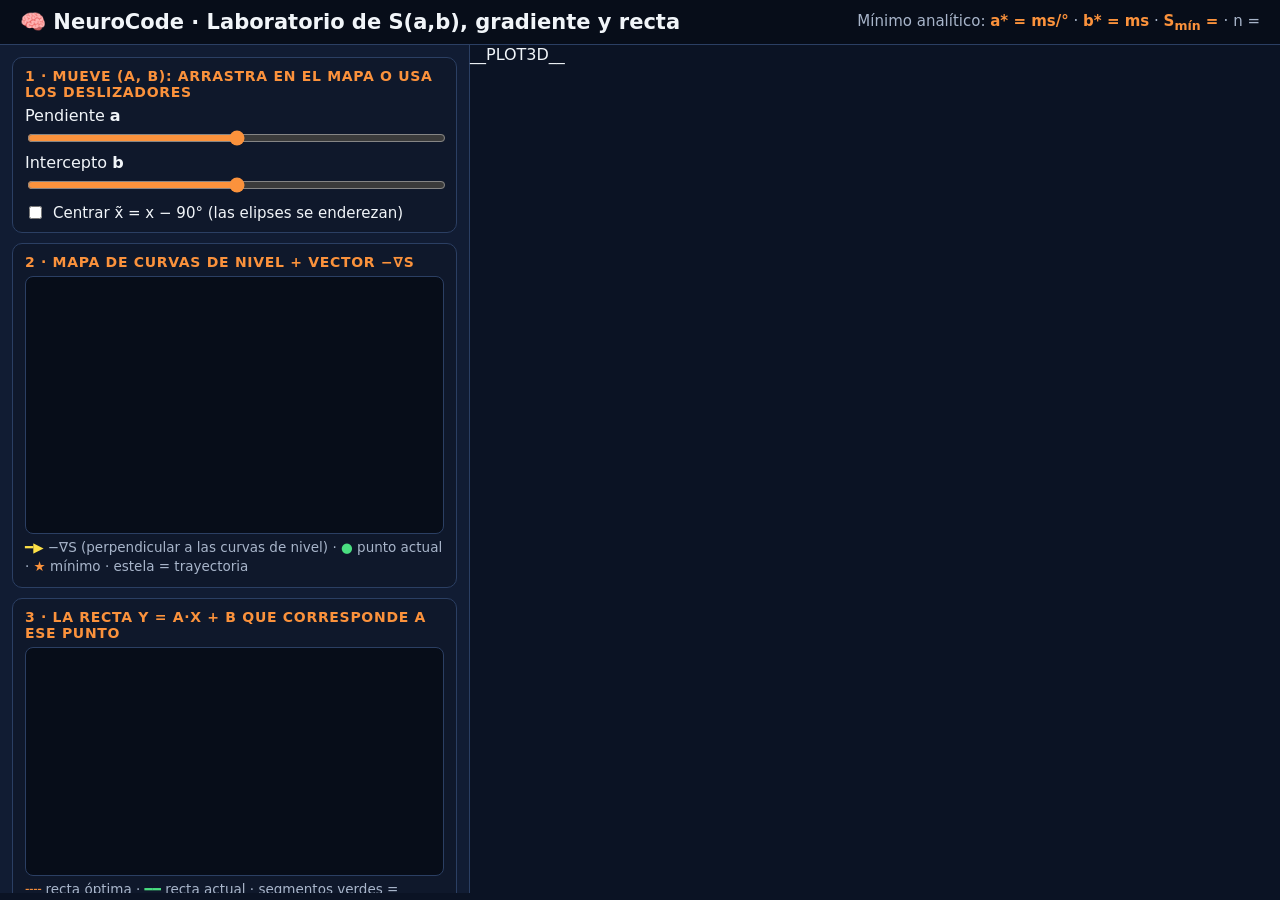
==== codigo/simulador_template.html @ 51b619e2 "Simulador 3D pedagogico y offline: mapa de nivel, -grad S, recta en vivo y modo centrado - Plotly em" ====
<!doctype html>
<html lang="es">
<head>
<meta charset="utf-8">
<meta name="viewport" content="width=device-width,initial-scale=1">
<title>NeuroCode · Laboratorio de Cálculo Multivariable</title>
<style>
  :root { --bg:#0b1324; --card:#111c33; --border:#2b3f63; --accent:#fb923c; --green:#4ade80; --blue:#38bdf8; --yellow:#fde047; --text:#f1f5f9; --muted:#a8b5ca; }
  * { box-sizing:border-box; }
  body { margin:0; font-family:Inter,'Segoe UI',system-ui,sans-serif; background:var(--bg); color:var(--text); font-size:16px; }
  header { padding:10px 20px; background:#070d19; border-bottom:1px solid var(--border); display:flex; justify-content:space-between; align-items:center; flex-wrap:wrap; gap:8px; }
  header h1 { margin:0; font-size:21px; font-weight:800; }
  header .sub { font-size:15px; color:var(--muted); }
  header b { color:var(--accent); }
  .grid { display:grid; grid-template-columns:470px 1fr; height:calc(100vh - 52px); }
  @media (max-width:1000px) { .grid { grid-template-columns:1fr; height:auto; } }
  .panel { padding:12px; background:var(--card); border-right:1px solid var(--border); overflow-y:auto; display:flex; flex-direction:column; gap:10px; }
  .box { background:rgba(15,23,42,.8); border:1px solid var(--border); border-radius:10px; padding:10px 12px; }
  .box h2 { margin:0 0 6px 0; font-size:14px; text-transform:uppercase; letter-spacing:.05em; color:var(--accent); }
  .row { display:flex; justify-content:space-between; align-items:baseline; margin:3px 0; font-size:16px; }
  .kpi { font-family:Consolas,monospace; font-size:17px; color:var(--blue); font-weight:700; }
  .kpi.big { font-size:22px; color:var(--yellow); }
  .kpi.ok { color:var(--green); }
  input[type=range] { width:100%; accent-color:var(--accent); cursor:pointer; }
  select, button { font:inherit; font-size:15px; border-radius:8px; border:1px solid var(--border); background:#1e293b; color:#fff; padding:7px 10px; cursor:pointer; }
  button { font-weight:700; flex:1; }
  button.go { background:#15803d; border-color:var(--green); }
  button.opt { background:#c2410c; border-color:var(--accent); }
  .btns { display:flex; gap:6px; flex-wrap:wrap; margin-top:6px; }
  label.chk { display:flex; gap:8px; align-items:center; font-size:15px; margin-top:6px; cursor:pointer; }
  canvas { width:100%; display:block; background:#070d19; border-radius:8px; border:1px solid var(--border); touch-action:none; }
  .ngrid { display:grid; grid-template-columns:1fr 1fr; gap:2px 14px; }
  .ngrid .row { flex-direction:column; align-items:flex-start; margin:2px 0; font-size:13.5px; color:var(--muted); }
  .legend { font-size:13.5px; color:var(--muted); margin-top:4px; line-height:1.45; }
  .tip { font-size:14px; color:var(--muted); line-height:1.4; }
  #msg { min-height:20px; font-size:15px; color:var(--green); font-weight:700; }
  #plot3d { width:100%; height:100%; min-height:560px; }
</style>
</head>
<body>
<header>
  <h1>🧠 NeuroCode · Laboratorio de S(a,b), gradiente y recta</h1>
  <div class="sub">Mínimo analítico: <b>a* = <span id="hA"></span> ms/°</b> · <b>b* = <span id="hB"></span> ms</b> · <b>S<sub>mín</sub> = <span id="hS"></span></b> · n = <span id="hN"></span></div>
</header>
<div class="grid">
  <div class="panel">
    <div class="box">
      <h2>1 · Mueve (a, b): arrastra en el mapa o usa los deslizadores</h2>
      <div class="row"><span>Pendiente <b>a</b></span><span id="lblA" class="kpi"></span></div>
      <input id="slA" type="range" step="0.01">
      <div class="row"><span id="nameB">Intercepto <b>b</b></span><span id="lblB" class="kpi"></span></div>
      <input id="slB" type="range" step="1">
      <label class="chk"><input id="chkCenter" type="checkbox"> Centrar x̃ = x − 90° (las elipses se enderezan)</label>
    </div>

    <div class="box">
      <h2>2 · Mapa de curvas de nivel + vector −∇S</h2>
      <canvas id="cvMap" width="440" height="270"></canvas>
      <div class="legend"><span style="color:#fde047">━▶</span> −∇S (perpendicular a las curvas de nivel) · <span style="color:#4ade80">●</span> punto actual · <span style="color:#fb923c">★</span> mínimo · estela = trayectoria</div>
    </div>

    <div class="box">
      <h2>3 · La recta y = a·x + b que corresponde a ese punto</h2>
      <canvas id="cvLine" width="440" height="240"></canvas>
      <div class="legend"><span style="color:#fb923c">╌╌</span> recta óptima · <span style="color:#4ade80">━━</span> recta actual · segmentos verdes = errores sobre las 7 medias · ○ = medias por ángulo</div>
    </div>

    <div class="box">
      <h2>4 · Números en vivo</h2>
      <div class="ngrid">
      <div class="row"><span>S(a,b)</span><span id="lblS" class="kpi big"></span></div>
      <div class="row"><span>Exceso sobre S<sub>mín</sub></span><span id="lblDS" class="kpi"></span></div>
      <div class="row"><span>∂S/∂a</span><span id="lblGa" class="kpi"></span></div>
      <div class="row"><span>∂S/∂b</span><span id="lblGb" class="kpi"></span></div>
      <div class="row"><span>‖∇S‖</span><span id="lblGn" class="kpi"></span></div>
      <div class="row"><span>Velocidad ω = 1000/a</span><span id="lblW" class="kpi"></span></div>
      <div class="row"><span>R² medias (K=7) de esta recta</span><span id="lblR2m" class="kpi"></span></div>
      <div class="row"><span>R² ensayos (n=595) de esta recta</span><span id="lblR2r" class="kpi"></span></div>
      <div class="row"><span>Hessiano: λ₁ / λ₂</span><span id="lblEig" class="kpi"></span></div>
      </div>
    </div>

    <div class="box">
      <h2>5 · Descenso por gradiente</h2>
      <select id="selMethod" style="width:100%">
        <option value="scaled">−∇S escalado por la diagonal de H (rápido)</option>
        <option value="pure">−∇S puro, paso 1/λ₁ (zigzag: casi no avanza)</option>
      </select>
      <div class="row" style="margin-top:6px"><span>Velocidad</span><span class="kpi" id="lblSpd"></span></div>
      <input id="slSpd" type="range" min="1" max="10" step="1" value="4">
      <div class="btns">
        <button class="go" id="btnAnim">▶ Animar descenso</button>
        <button class="opt" id="btnOpt">★ Ir al óptimo (∇S = 0)</button>
        <button id="btnReset">↺ Reiniciar</button>
      </div>
      <div id="msg"></div>
      <div class="tip">Pregunta para el aula: ¿por qué el gradiente puro zigzaguea? Porque λ₂/λ₁ ≈ 38 000: el valle es larguísimo y angosto. Al centrar x̃ = x − 90°, el término cruzado desaparece y los ejes quedan alineados.</div>
    </div>
  </div>
  <div>__PLOT3D__</div>
</div>
<script>
const M = __META__;
const $ = id => document.getElementById(id);
const slA = $('slA'), slB = $('slB'), chk = $('chkCenter');
const RA = 3.2, RB = 420;                       // medio-rango del mapa
const H11 = 2*M.sxx, H12 = 2*M.sx, H22 = 2*M.n;
const tr = H11 + H22, det = H11*H22 - H12*H12;
const lam1 = tr/2 - Math.sqrt(tr*tr/4 - det), lam2 = tr/2 + Math.sqrt(tr*tr/4 - det);
const sxxC = M.sxx - M.n*M.xbar*M.xbar;         // Σ x̃² (con Σ x̃ = 0)
const sstRaw = M.syy - M.sy*M.sy/M.n;
const sstMeans = M.means.reduce((s,v) => s + (v - M.ybar)**2, 0);
let animId = null, trail = [], steps = 0;
const start = {a: M.astar + 2.2, b: M.bstar - 260};
let cur = {a: start.a, b: start.b};

const evalS = (a,b) => M.syy - 2*a*M.sxy - 2*b*M.sy + a*a*M.sxx + 2*a*b*M.sx + M.n*b*b;
const evalG = (a,b) => [2*M.sxx*a + 2*M.sx*b - 2*M.sxy, 2*M.sx*a + 2*M.n*b - 2*M.sy];
const centered = () => chk.checked;
const vOf = (a,b) => centered() ? b + a*M.xbar : b;       // eje vertical del mapa
const bOf = (a,v) => centered() ? v - a*M.xbar : v;
const vStar = () => vOf(M.astar, M.bstar);

function setSliders() {
  slA.min = (M.astar - RA).toFixed(2); slA.max = (M.astar + RA).toFixed(2);
  const c = vStar();
  slB.min = Math.round(c - RB); slB.max = Math.round(c + RB);
  slA.value = cur.a; slB.value = vOf(cur.a, cur.b);
  $('nameB').innerHTML = centered() ? 'Intercepto centrado <b>b̃</b> (= y en x = 90°)' : 'Intercepto <b>b</b>';
}

/* ---------- mapa de curvas de nivel (canvas) ---------- */
const cvMap = $('cvMap'), cm = cvMap.getContext('2d');
let bg = null, bgMode = null;
const MW = cvMap.width, MH = cvMap.height;
const pxA = MW / (2*RA), pxB = MH / (2*RB);
const sx_ = a => (a - (M.astar - RA)) * pxA;
const sy_ = v => MH - (v - (vStar() - RB)) * pxB;
const VIR = [[68,1,84],[59,82,139],[33,145,140],[94,201,98],[253,231,37]];
function viridis(t) {
  t = Math.min(1, Math.max(0, t)) * (VIR.length - 1);
  const i = Math.min(VIR.length - 2, Math.floor(t)), f = t - i;
  return VIR[i].map((c, k) => Math.round(c + (VIR[i+1][k] - c) * f));
}
function buildBg() {
  const off = document.createElement('canvas'); off.width = MW; off.height = MH;
  const o = off.getContext('2d'), img = o.createImageData(MW, MH);
  for (let j = 0; j < MH; j++) for (let i = 0; i < MW; i++) {
    const a = M.astar - RA + i / pxA, v = vStar() + RB - j / pxB;
    const s = evalS(a, bOf(a, v));
    const t = Math.sqrt(Math.max(0, s - M.smin) / M.smin) / 1.1;   // escala raíz: se ve el valle
    const band = Math.floor(t * 16) / 16, edge = (t * 16) % 1 < 0.07 ? 1.25 : 1;
    const c = viridis(band).map(x => Math.min(255, x * edge));
    const k = 4 * (j * MW + i); img.data[k] = c[0]; img.data[k+1] = c[1]; img.data[k+2] = c[2]; img.data[k+3] = 255;
  }
  o.putImageData(img, 0, 0); bg = off; bgMode = centered();
}
function gradDirPix(a, b) {            // dirección −∇S en pantalla (misma escala del mapa)
  const [ga, gb] = evalG(a, b);
  const gv = centered() ? gb : gb, gaP = centered() ? ga - M.xbar*gb : ga;   // ∇ en (a, v)
  const gx = -gaP / pxA, gy = -gv / pxB;                                     // pantalla: y crece hacia abajo, v hacia arriba
  const L = Math.hypot(gx, gy) + 1e-12;
  return [gx / L, gy / L];
}
function arrow(ctx, x0, y0, x1, y1, color, w) {
  const ang = Math.atan2(y1 - y0, x1 - x0), h = 11;
  ctx.strokeStyle = color; ctx.fillStyle = color; ctx.lineWidth = w;
  ctx.beginPath(); ctx.moveTo(x0, y0); ctx.lineTo(x1, y1); ctx.stroke();
  ctx.beginPath(); ctx.moveTo(x1, y1);
  ctx.lineTo(x1 - h*Math.cos(ang - .45), y1 - h*Math.sin(ang - .45));
  ctx.lineTo(x1 - h*Math.cos(ang + .45), y1 - h*Math.sin(ang + .45)); ctx.closePath(); ctx.fill();
}
function drawMap() {
  if (bgMode !== centered() || !bg) buildBg();
  cm.drawImage(bg, 0, 0);
  // ejes que pasan por el mínimo
  cm.setLineDash([4,4]); cm.strokeStyle = 'rgba(255,255,255,.35)'; cm.lineWidth = 1;
  cm.beginPath(); cm.moveTo(sx_(M.astar), 0); cm.lineTo(sx_(M.astar), MH); cm.moveTo(0, sy_(vStar())); cm.lineTo(MW, sy_(vStar())); cm.stroke(); cm.setLineDash([]);
  // estela
  cm.strokeStyle = 'rgba(74,222,128,.95)'; cm.lineWidth = 2.5; cm.beginPath();
  trail.forEach((p, i) => { const X = sx_(p.a), Y = sy_(vOf(p.a, p.b)); i ? cm.lineTo(X, Y) : cm.moveTo(X, Y); }); cm.stroke();
  // mínimo
  const X0 = sx_(M.astar), Y0 = sy_(vStar());
  cm.fillStyle = '#fb923c'; cm.strokeStyle = '#fff'; cm.lineWidth = 2; cm.font = '22px sans-serif'; cm.textAlign = 'center'; cm.textBaseline = 'middle';
  cm.strokeText('★', X0, Y0); cm.fillText('★', X0, Y0);
  // punto actual + −∇S
  const X = sx_(cur.a), Y = sy_(vOf(cur.a, cur.b));
  const [ux, uy] = gradDirPix(cur.a, cur.b), L = 52;
  if (Math.hypot(...evalG(cur.a, cur.b)) > 1e5) arrow(cm, X, Y, X + ux*L, Y + uy*L, '#fde047', 3.2);
  cm.fillStyle = '#4ade80'; cm.strokeStyle = '#fff'; cm.lineWidth = 2.2; cm.beginPath(); cm.arc(X, Y, 7, 0, 7); cm.fill(); cm.stroke();
  cm.font = '13px sans-serif'; cm.fillStyle = '#fff'; cm.textAlign = 'left'; cm.textBaseline = 'alphabetic';
  cm.fillText('a →', MW - 34, MH - 6); cm.save(); cm.translate(12, 36); cm.fillText(centered() ? 'b̃ ↑' : 'b ↑', 0, 0); cm.restore();
}

/* ---------- recta y datos (canvas) ---------- */
const cvLine = $('cvLine'), cl = cvLine.getContext('2d');
function drawLine() {
  const W = cvLine.width, H = cvLine.height, pL = 46, pR = 12, pT = 12, pB = 30;
  const X = x => pL + x / 180 * (W - pL - pR), Y = y => H - pB - (y - 300) / (1500 - 300) * (H - pT - pB);
  cl.clearRect(0, 0, W, H);
  cl.strokeStyle = '#334155'; cl.lineWidth = 1; cl.fillStyle = '#a8b5ca'; cl.font = '12.5px sans-serif'; cl.textAlign = 'center';
  for (const x of M.angles) { cl.beginPath(); cl.moveTo(X(x), pT); cl.lineTo(X(x), H - pB); cl.stroke(); cl.fillText(x + '°', X(x), H - 10); }
  cl.textAlign = 'right';
  for (let y = 400; y <= 1400; y += 200) { cl.beginPath(); cl.moveTo(pL, Y(y)); cl.lineTo(W - pR, Y(y)); cl.stroke(); cl.fillText(y, pL - 5, Y(y) + 4); }
  cl.strokeStyle = '#fb923c'; cl.lineWidth = 2.4; cl.setLineDash([6,5]); cl.beginPath(); cl.moveTo(X(0), Y(M.bstar)); cl.lineTo(X(180), Y(M.astar*180 + M.bstar)); cl.stroke(); cl.setLineDash([]);
  M.angles.forEach((x, i) => { cl.strokeStyle = 'rgba(74,222,128,.75)'; cl.lineWidth = 2.5; cl.beginPath(); cl.moveTo(X(x), Y(M.means[i])); cl.lineTo(X(x), Y(cur.a*x + cur.b)); cl.stroke(); });
  cl.strokeStyle = '#4ade80'; cl.lineWidth = 3.2; cl.beginPath(); cl.moveTo(X(0), Y(cur.b)); cl.lineTo(X(180), Y(cur.a*180 + cur.b)); cl.stroke();
  M.angles.forEach((x, i) => { cl.fillStyle = '#f8fafc'; cl.strokeStyle = '#0b1324'; cl.lineWidth = 2; cl.beginPath(); cl.arc(X(x), Y(M.means[i]), 5.5, 0, 7); cl.fill(); cl.stroke(); });
  cl.fillStyle = '#4ade80'; cl.font = 'bold 14px Consolas,monospace'; cl.textAlign = 'left';
  cl.fillText(`y = ${cur.a.toFixed(2)}·x + ${cur.b.toFixed(0)}`, pL + 8, pT + 16);
}

/* ---------- 3D (Plotly) ---------- */
function gradEnd3D() {
  const [ux, uy] = gradDirPix(cur.a, cur.b), L = 0.16 * MW;    // misma dirección visual que en el mapa
  const a2 = cur.a + ux*L/pxA, v2 = vOf(cur.a, cur.b) - uy*L/pxB;
  const b2 = bOf(a2, v2);
  return [a2, b2, evalS(a2, b2) / 1e8];
}
function update3D(s8) {
  if (!window.Plotly) return;
  const [a2, b2, z2] = gradEnd3D();
  Plotly.restyle('plot3d', {x: [[cur.a]], y: [[cur.b]], z: [[s8]], text: [[`(${cur.a.toFixed(2)}, ${cur.b.toFixed(0)})`]]}, [4]);
  Plotly.restyle('plot3d', {x: [trail.map(p => p.a)], y: [trail.map(p => p.b)], z: [trail.map(p => evalS(p.a, p.b)/1e8)]}, [5]);
  Plotly.restyle('plot3d', {x: [[cur.a, a2]], y: [[cur.b, b2]], z: [[s8, z2]]}, [6]);
}

/* ---------- actualización general ---------- */
function update(addTrail) {
  const s = evalS(cur.a, cur.b), [ga, gb] = evalG(cur.a, cur.b);
  const gaP = centered() ? ga - M.xbar*gb : ga;
  if (addTrail) trail.push({a: cur.a, b: cur.b});
  slA.value = cur.a; slB.value = vOf(cur.a, cur.b);
  $('lblA').textContent = cur.a.toFixed(3) + ' ms/°';
  $('lblB').textContent = vOf(cur.a, cur.b).toFixed(1) + ' ms';
  $('lblS').textContent = (s/1e8).toFixed(4) + ' ×10⁸';
  $('lblDS').textContent = '+' + (100*(s - M.smin)/M.smin).toFixed(3) + ' %';
  $('lblGa').textContent = (centered() ? gaP : ga).toExponential(2);
  $('lblGb').textContent = gb.toExponential(2);
  $('lblGn').textContent = Math.hypot(centered() ? gaP : ga, gb).toExponential(2);
  $('lblW').textContent = cur.a > 0 ? (1000/cur.a).toFixed(0) + ' °/s' : '—';
  const sm = (s - M.ssw) / M.m;
  $('lblR2m').textContent = (1 - sm/sstMeans).toFixed(4);
  $('lblR2r').textContent = (1 - s/sstRaw).toFixed(4);
  const ok = Math.hypot(ga, gb) < 5e3;
  $('lblGn').className = 'kpi' + (ok ? ' ok' : '');
  $('lblEig').textContent = centered() ? `${(2*sxxC).toExponential(2)} / ${(2*M.n).toExponential(2)}` : `${lam1.toExponential(2)} / ${lam2.toExponential(2)}`;
  drawMap(); drawLine(); update3D(s/1e8);
}
function stopAnim() { if (animId) { cancelAnimationFrame(animId); animId = null; $('btnAnim').textContent = '▶ Animar descenso'; } }
function reset() { stopAnim(); cur = {a: start.a, b: start.b}; trail = [{a: cur.a, b: cur.b}]; steps = 0; $('msg').textContent = ''; setSliders(); update(false); }

slA.addEventListener('input', () => { stopAnim(); cur.a = parseFloat(slA.value); update(true); });
slB.addEventListener('input', () => { stopAnim(); cur.b = bOf(cur.a, parseFloat(slB.value)); update(true); });
chk.addEventListener('change', () => { stopAnim(); bg = null; setSliders(); update(false); });
$('selMethod').addEventListener('change', () => { $('msg').textContent = ''; });
$('slSpd').addEventListener('input', () => { $('lblSpd').textContent = '×' + $('slSpd').value; });
$('lblSpd').textContent = '×' + $('slSpd').value;
$('btnReset').onclick = reset;
$('btnOpt').onclick = () => { stopAnim(); cur = {a: M.astar, b: M.bstar}; trail.push({a: cur.a, b: cur.b}); setSliders(); update(false); $('msg').textContent = '∇S = 0 → mínimo global (H definida positiva)'; };

// arrastrar sobre el mapa
let drag = false;
function pick(e) {
  const r = cvMap.getBoundingClientRect(), px = (e.clientX - r.left) * MW / r.width, py = (e.clientY - r.top) * MH / r.height;
  const a = M.astar - RA + px / pxA, v = vStar() + RB - py / pxB;
  cur = {a, b: bOf(a, v)}; update(true);
}
cvMap.addEventListener('pointerdown', e => { stopAnim(); drag = true; trail = []; cvMap.setPointerCapture(e.pointerId); pick(e); });
cvMap.addEventListener('pointermove', e => { if (drag) pick(e); });
cvMap.addEventListener('pointerup', () => { drag = false; });

$('btnAnim').onclick = () => {
  if (animId) { stopAnim(); return; }
  if (Math.hypot(cur.a - M.astar, (cur.b - M.bstar)/150) < 0.05) { cur = {a: start.a, b: start.b}; trail = [{a: cur.a, b: cur.b}]; steps = 0; }
  $('btnAnim').textContent = '❚❚ Pausar'; $('msg').textContent = '';
  const method = $('selMethod').value, eta = 0.15;
  function frame() {
    const per = method === 'pure' ? 60 * +$('slSpd').value : 1 + Math.floor(+$('slSpd').value / 2);
    for (let k = 0; k < per; k++) {
      const [ga, gb] = evalG(cur.a, cur.b);
      if (method === 'pure') { cur.a -= ga / lam2; cur.b -= gb / lam2; }        // η = 1/λ_máx
      else if (centered()) {
        const v = vOf(cur.a, cur.b) - eta * gb / (2*M.n), a2 = cur.a - eta * (ga - M.xbar*gb) / (2*sxxC);
        cur = {a: a2, b: bOf(a2, v)};
      } else { cur.a -= eta * ga / (2*M.sxx); cur.b -= eta * gb / (2*M.n); }
      steps++;
      if (steps % (method === 'pure' ? 40 : 1) === 0) trail.push({a: cur.a, b: cur.b});
      if (Math.abs(cur.a - M.astar) < 0.004 && Math.abs(cur.b - M.bstar) < 0.8) {
        update(true); stopAnim(); $('msg').textContent = `Convergió en ${steps} pasos: (a, b) ≈ (a*, b*)`; return;
      }
    }
    update(false);
    if (steps > 200000) { stopAnim(); return; }
    $('msg').textContent = `paso ${steps} · ΔS = ${(100*(evalS(cur.a, cur.b) - M.smin)/M.smin).toFixed(3)} %` + (method === 'pure' ? ` · |b − b*| = ${Math.abs(cur.b - M.bstar).toFixed(1)} ms` + (steps > 3000 ? ' (zigzag: cond. ≈ 38 000)' : '') : '');
    animId = requestAnimationFrame(frame);
  }
  animId = requestAnimationFrame(frame);
};

$('hA').textContent = M.astar.toFixed(4); $('hB').textContent = M.bstar.toFixed(2);
$('hS').textContent = M.smin.toExponential(4).replace('e+', ' ×10^').replace(/\^(\d+)/, '^$1'); $('hN').textContent = M.n;
window.addEventListener('load', () => { trail = [{a: cur.a, b: cur.b}]; setSliders(); update(false); });
</script>
</body>
</html>
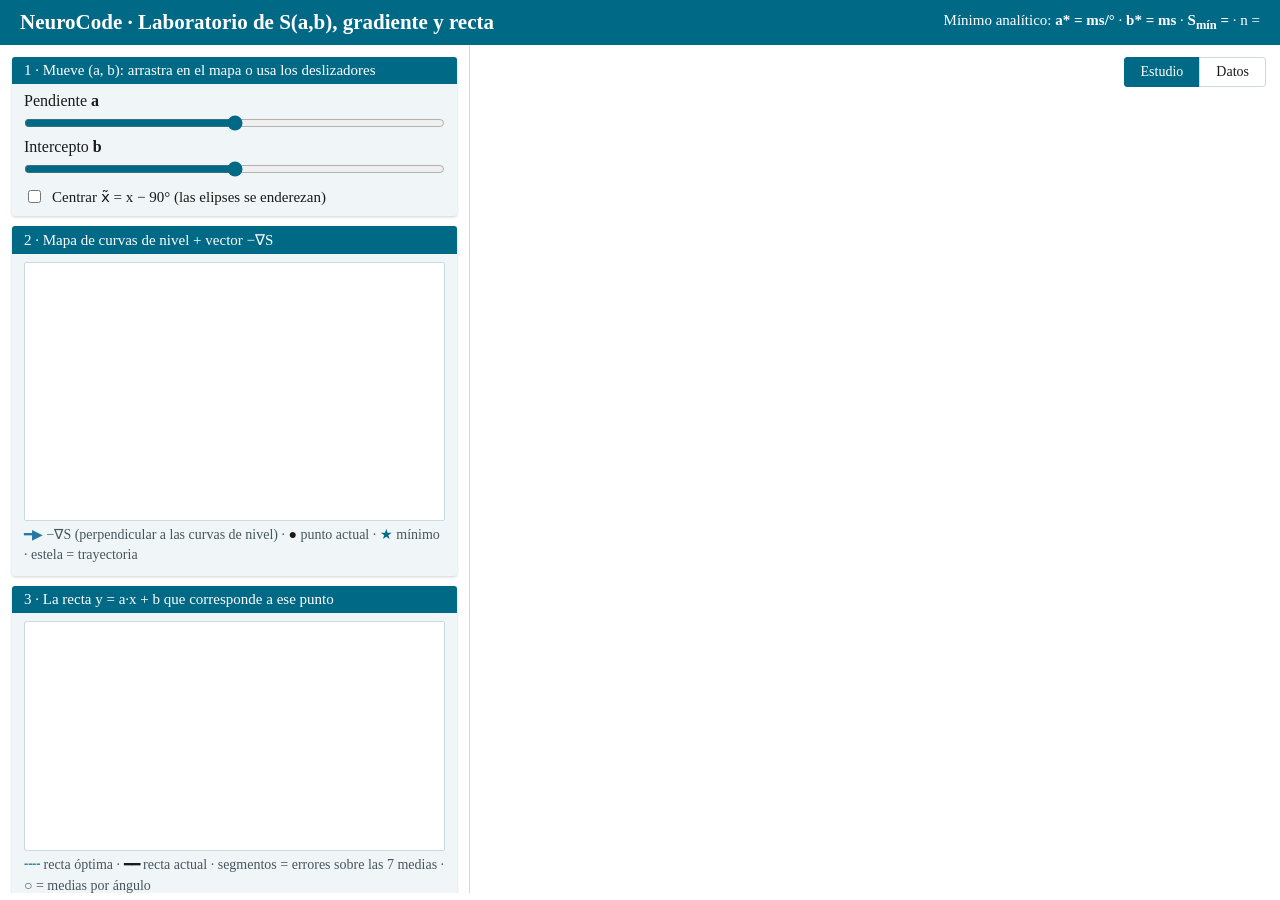
==== commit 724d2566: "cambio al html" ====
--- a/codigo/simulador_template.html
+++ b/codigo/simulador_template.html
@@ -5,41 +5,61 @@
 <meta name="viewport" content="width=device-width,initial-scale=1">
 <title>NeuroCode · Laboratorio de Cálculo Multivariable</title>
 <style>
-  :root { --bg:#0b1324; --card:#111c33; --border:#2b3f63; --accent:#fb923c; --green:#4ade80; --blue:#38bdf8; --yellow:#fde047; --text:#f1f5f9; --muted:#a8b5ca; }
+  /*__FONTS__*/
+  :root {
+    --bg:#ffffff; --panel:#f0f6f7; --border:#c9dbe2; --ink:#1a1a1a; --muted:#46565e;
+    --holo:#257aa2; --teal:#006a86; --min:#c0392b; --probe:#2e7d4f; --grad:#a16207; --grid:#dbe6ea;
+    --o-min:#006a86; --o-probe:#1a1a1a; --o-grad:#257aa2;   /* data overlays: cool on the warm ramp */
+    --serif:"CMU Serif",Georgia,serif; --mono:"CMU Typewriter",Consolas,monospace;
+  }
   * { box-sizing:border-box; }
-  body { margin:0; font-family:Inter,'Segoe UI',system-ui,sans-serif; background:var(--bg); color:var(--text); font-size:16px; }
-  header { padding:10px 20px; background:#070d19; border-bottom:1px solid var(--border); display:flex; justify-content:space-between; align-items:center; flex-wrap:wrap; gap:8px; }
-  header h1 { margin:0; font-size:21px; font-weight:800; }
-  header .sub { font-size:15px; color:var(--muted); }
-  header b { color:var(--accent); }
+  body { margin:0; font-family:var(--serif); background:var(--bg); color:var(--ink); font-size:16px; }
+  header { padding:10px 20px; background:var(--teal); color:#fff; display:flex; justify-content:space-between; align-items:center; flex-wrap:wrap; gap:8px; }
+  header h1 { margin:0; font-size:21px; font-weight:700; }
+  header .sub { font-size:15px; color:#fff; }
+  header b { color:#fff; font-weight:700; }
   .grid { display:grid; grid-template-columns:470px 1fr; height:calc(100vh - 52px); }
   @media (max-width:1000px) { .grid { grid-template-columns:1fr; height:auto; } }
-  .panel { padding:12px; background:var(--card); border-right:1px solid var(--border); overflow-y:auto; display:flex; flex-direction:column; gap:10px; }
-  .box { background:rgba(15,23,42,.8); border:1px solid var(--border); border-radius:10px; padding:10px 12px; }
-  .box h2 { margin:0 0 6px 0; font-size:14px; text-transform:uppercase; letter-spacing:.05em; color:var(--accent); }
+  .panel { padding:12px; background:var(--bg); border-right:1px solid var(--border); overflow-y:auto; display:flex; flex-direction:column; gap:10px; }
+  .box { flex:none; background:var(--panel); box-shadow:0 1px 3px rgba(0,0,0,.18); border-radius:3px; padding:0 0 10px; overflow:hidden; }
+  .box h2 { margin:0 0 8px; background:var(--teal); color:#fff; font-size:15px; font-weight:400; text-transform:none; letter-spacing:0; padding:5px 12px; }
+  .box > *:not(h2) { margin-left:12px; margin-right:12px; }
   .row { display:flex; justify-content:space-between; align-items:baseline; margin:3px 0; font-size:16px; }
-  .kpi { font-family:Consolas,monospace; font-size:17px; color:var(--blue); font-weight:700; }
-  .kpi.big { font-size:22px; color:var(--yellow); }
-  .kpi.ok { color:var(--green); }
-  input[type=range] { width:100%; accent-color:var(--accent); cursor:pointer; }
-  select, button { font:inherit; font-size:15px; border-radius:8px; border:1px solid var(--border); background:#1e293b; color:#fff; padding:7px 10px; cursor:pointer; }
+  .kpi { font-family:var(--mono); font-size:17px; color:var(--teal); font-weight:700; }
+  .kpi.big { font-size:22px; color:var(--ink); font-weight:700; }
+  .kpi.ok { color:var(--probe); }
+  input[type=range] { width:calc(100% - 24px); accent-color:var(--teal); cursor:pointer; }
+  select, button { font:inherit; font-family:var(--serif); font-size:15px; border-radius:3px; border:1px solid var(--border); background:#fff; color:var(--ink); padding:7px 10px; cursor:pointer; }
+  select { max-width:calc(100% - 24px); }
   button { font-weight:700; flex:1; }
-  button.go { background:#15803d; border-color:var(--green); }
-  button.opt { background:#c2410c; border-color:var(--accent); }
+  button.go { background:var(--teal); color:#fff; border-color:var(--teal); }
+  button.opt { background:var(--min); color:#fff; border-color:var(--min); }
+  select:hover, button:hover { filter:brightness(.94); }
+  select:focus-visible, button:focus-visible, input:focus-visible { outline:2px solid var(--holo); outline-offset:2px; }
   .btns { display:flex; gap:6px; flex-wrap:wrap; margin-top:6px; }
   label.chk { display:flex; gap:8px; align-items:center; font-size:15px; margin-top:6px; cursor:pointer; }
-  canvas { width:100%; display:block; background:#070d19; border-radius:8px; border:1px solid var(--border); touch-action:none; }
+  canvas { width:calc(100% - 24px); display:block; background:#ffffff; border-radius:2px; border:1px solid var(--border); touch-action:none; }
   .ngrid { display:grid; grid-template-columns:1fr 1fr; gap:2px 14px; }
   .ngrid .row { flex-direction:column; align-items:flex-start; margin:2px 0; font-size:13.5px; color:var(--muted); }
-  .legend { font-size:13.5px; color:var(--muted); margin-top:4px; line-height:1.45; }
+  .legend { font-size:14px; color:var(--muted); margin-top:4px; line-height:1.45; }
   .tip { font-size:14px; color:var(--muted); line-height:1.4; }
-  #msg { min-height:20px; font-size:15px; color:var(--green); font-weight:700; }
-  #plot3d { width:100%; height:100%; min-height:560px; }
+  #msg { min-height:20px; font-size:15px; color:var(--probe); font-weight:700; }
+  .stage { position:relative; min-width:0; background:#fff; }
+  #viewStudio, #viewData { position:absolute; inset:0; }
+  #viewData[hidden], #viewStudio[hidden] { display:none; }
+  #plot3d { width:100%; height:100%; min-height:0; }
+  .seg { position:absolute; top:12px; right:14px; z-index:5; display:flex; flex-direction:row; gap:0; background:#fff; }
+  .seg button { flex:none; font-size:14px; padding:6px 16px; background:#fff; border:1px solid var(--border); border-radius:3px; color:var(--ink); font-weight:400; }
+  .seg button + button { margin-left:-1px; border-top-left-radius:0; border-bottom-left-radius:0; }
+  .seg button:first-child { border-top-right-radius:0; border-bottom-right-radius:0; }
+  .seg button[aria-selected="true"] { background:var(--teal); color:#fff; border-color:var(--teal); }
+  .seg button[hidden] { display:none; }
+  @media (max-width:1000px) { .stage { height:62vh; min-height:420px; } }
 </style>
 </head>
 <body>
 <header>
-  <h1>🧠 NeuroCode · Laboratorio de S(a,b), gradiente y recta</h1>
+  <h1>NeuroCode · Laboratorio de S(a,b), gradiente y recta</h1>
   <div class="sub">Mínimo analítico: <b>a* = <span id="hA"></span> ms/°</b> · <b>b* = <span id="hB"></span> ms</b> · <b>S<sub>mín</sub> = <span id="hS"></span></b> · n = <span id="hN"></span></div>
 </header>
 <div class="grid">
@@ -56,13 +76,13 @@
     <div class="box">
       <h2>2 · Mapa de curvas de nivel + vector −∇S</h2>
       <canvas id="cvMap" width="440" height="270"></canvas>
-      <div class="legend"><span style="color:#fde047">━▶</span> −∇S (perpendicular a las curvas de nivel) · <span style="color:#4ade80">●</span> punto actual · <span style="color:#fb923c">★</span> mínimo · estela = trayectoria</div>
+      <div class="legend"><span style="color:var(--o-grad)">━▶</span> −∇S (perpendicular a las curvas de nivel) · <span style="color:var(--o-probe)">●</span> punto actual · <span style="color:var(--o-min)">★</span> mínimo · estela = trayectoria</div>
     </div>
 
     <div class="box">
       <h2>3 · La recta y = a·x + b que corresponde a ese punto</h2>
       <canvas id="cvLine" width="440" height="240"></canvas>
-      <div class="legend"><span style="color:#fb923c">╌╌</span> recta óptima · <span style="color:#4ade80">━━</span> recta actual · segmentos verdes = errores sobre las 7 medias · ○ = medias por ángulo</div>
+      <div class="legend"><span style="color:var(--o-min)">╌╌</span> recta óptima · <span style="color:var(--o-probe)">━━</span> recta actual · segmentos = errores sobre las 7 medias · ○ = medias por ángulo</div>
     </div>
 
     <div class="box">
@@ -97,9 +117,18 @@
       <div class="tip">Pregunta para el aula: ¿por qué el gradiente puro zigzaguea? Porque λ₂/λ₁ ≈ 38 000: el valle es larguísimo y angosto. Al centrar x̃ = x − 90°, el término cruzado desaparece y los ejes quedan alineados.</div>
     </div>
   </div>
-  <div>__PLOT3D__</div>
+  <div class="stage">
+    <div class="seg" role="tablist" aria-label="Vista 3D">
+      <button id="tabStudio" role="tab" aria-selected="true">Estudio</button>
+      <button id="tabData" role="tab" aria-selected="false">Datos</button>
+    </div>
+    <div id="viewStudio"></div>
+    <div id="viewData" hidden>__PLOT3D__</div>
+  </div>
 </div>
 <script>
+window.NC = { views: [], state: null, active: 'studio' };
+const C = {ink:'#1a1a1a', muted:'#46565e', min:'#006a86', probe:'#1a1a1a', grad:'#257aa2', teal:'#006a86', grid:'#dbe6ea', halo:'#ffffff', point:'#1a1a1a'};
 const M = __META__;
 const $ = id => document.getElementById(id);
 const slA = $('slA'), slB = $('slB'), chk = $('chkCenter');
@@ -110,7 +139,7 @@
 const sxxC = M.sxx - M.n*M.xbar*M.xbar;         // Σ x̃² (con Σ x̃ = 0)
 const sstRaw = M.syy - M.sy*M.sy/M.n;
 const sstMeans = M.means.reduce((s,v) => s + (v - M.ybar)**2, 0);
-let animId = null, trail = [], steps = 0;
+let animId = null, trail = [], steps = 0, gNorm = 0;
 const start = {a: M.astar + 2.2, b: M.bstar - 260};
 let cur = {a: start.a, b: start.b};
 
@@ -136,7 +165,7 @@
 const pxA = MW / (2*RA), pxB = MH / (2*RB);
 const sx_ = a => (a - (M.astar - RA)) * pxA;
 const sy_ = v => MH - (v - (vStar() - RB)) * pxB;
-const VIR = [[68,1,84],[59,82,139],[33,145,140],[94,201,98],[253,231,37]];
+const VIR = M.ramp;
 function viridis(t) {
   t = Math.min(1, Math.max(0, t)) * (VIR.length - 1);
   const i = Math.min(VIR.length - 2, Math.floor(t)), f = t - i;
@@ -149,7 +178,7 @@
     const a = M.astar - RA + i / pxA, v = vStar() + RB - j / pxB;
     const s = evalS(a, bOf(a, v));
     const t = Math.sqrt(Math.max(0, s - M.smin) / M.smin) / 1.1;   // escala raíz: se ve el valle
-    const band = Math.floor(t * 16) / 16, edge = (t * 16) % 1 < 0.07 ? 1.25 : 1;
+    const band = Math.floor(t * 16) / 16, edge = (t * 16) % 1 < 0.07 ? (t > 0.55 ? 1.3 : 0.82) : 1;
     const c = viridis(band).map(x => Math.min(255, x * edge));
     const k = 4 * (j * MW + i); img.data[k] = c[0]; img.data[k+1] = c[1]; img.data[k+2] = c[2]; img.data[k+3] = 255;
   }
@@ -174,22 +203,29 @@
   if (bgMode !== centered() || !bg) buildBg();
   cm.drawImage(bg, 0, 0);
   // ejes que pasan por el mínimo
-  cm.setLineDash([4,4]); cm.strokeStyle = 'rgba(255,255,255,.35)'; cm.lineWidth = 1;
+  cm.setLineDash([4,4]); cm.strokeStyle = 'rgba(26,26,26,.35)'; cm.lineWidth = 1;
   cm.beginPath(); cm.moveTo(sx_(M.astar), 0); cm.lineTo(sx_(M.astar), MH); cm.moveTo(0, sy_(vStar())); cm.lineTo(MW, sy_(vStar())); cm.stroke(); cm.setLineDash([]);
   // estela
-  cm.strokeStyle = 'rgba(74,222,128,.95)'; cm.lineWidth = 2.5; cm.beginPath();
+  cm.strokeStyle = C.probe; cm.lineWidth = 2.5; cm.beginPath();
   trail.forEach((p, i) => { const X = sx_(p.a), Y = sy_(vOf(p.a, p.b)); i ? cm.lineTo(X, Y) : cm.moveTo(X, Y); }); cm.stroke();
   // mínimo
   const X0 = sx_(M.astar), Y0 = sy_(vStar());
-  cm.fillStyle = '#fb923c'; cm.strokeStyle = '#fff'; cm.lineWidth = 2; cm.font = '22px sans-serif'; cm.textAlign = 'center'; cm.textBaseline = 'middle';
+  cm.fillStyle = C.min; cm.strokeStyle = C.halo; cm.lineWidth = 2; cm.font = '22px "CMU Serif",Georgia,serif'; cm.textAlign = 'center'; cm.textBaseline = 'middle';
   cm.strokeText('★', X0, Y0); cm.fillText('★', X0, Y0);
   // punto actual + −∇S
   const X = sx_(cur.a), Y = sy_(vOf(cur.a, cur.b));
   const [ux, uy] = gradDirPix(cur.a, cur.b), L = 52;
-  if (Math.hypot(...evalG(cur.a, cur.b)) > 1e5) arrow(cm, X, Y, X + ux*L, Y + uy*L, '#fde047', 3.2);
-  cm.fillStyle = '#4ade80'; cm.strokeStyle = '#fff'; cm.lineWidth = 2.2; cm.beginPath(); cm.arc(X, Y, 7, 0, 7); cm.fill(); cm.stroke();
-  cm.font = '13px sans-serif'; cm.fillStyle = '#fff'; cm.textAlign = 'left'; cm.textBaseline = 'alphabetic';
-  cm.fillText('a →', MW - 34, MH - 6); cm.save(); cm.translate(12, 36); cm.fillText(centered() ? 'b̃ ↑' : 'b ↑', 0, 0); cm.restore();
+  if (gNorm > 1e5) {                       // gNorm: ‖∇S‖ at the current point, published by update()
+    arrow(cm, X, Y, X + ux*L, Y + uy*L, C.halo, 6.4);
+    arrow(cm, X, Y, X + ux*L, Y + uy*L, C.grad, 3.2);
+  }
+  cm.fillStyle = C.point; cm.strokeStyle = C.halo; cm.lineWidth = 2.2; cm.beginPath(); cm.arc(X, Y, 7, 0, 7); cm.fill(); cm.stroke();
+  cm.font = '13px "CMU Serif",Georgia,serif'; cm.textAlign = 'left'; cm.textBaseline = 'alphabetic';
+  cm.lineWidth = 3; cm.strokeStyle = 'rgba(70,25,40,.92)';
+  const la = 'a →', lb = centered() ? 'b̃ ↑' : 'b ↑';
+  cm.strokeText(la, MW - 34, MH - 6); cm.fillStyle = '#ffffff'; cm.fillText(la, MW - 34, MH - 6);
+  cm.save(); cm.translate(12, 36);
+  cm.strokeText(lb, 0, 0); cm.fillStyle = '#ffffff'; cm.fillText(lb, 0, 0); cm.restore();
 }
 
 /* ---------- recta y datos (canvas) ---------- */
@@ -198,15 +234,17 @@
   const W = cvLine.width, H = cvLine.height, pL = 46, pR = 12, pT = 12, pB = 30;
   const X = x => pL + x / 180 * (W - pL - pR), Y = y => H - pB - (y - 300) / (1500 - 300) * (H - pT - pB);
   cl.clearRect(0, 0, W, H);
-  cl.strokeStyle = '#334155'; cl.lineWidth = 1; cl.fillStyle = '#a8b5ca'; cl.font = '12.5px sans-serif'; cl.textAlign = 'center';
+  cl.strokeStyle = C.grid; cl.lineWidth = 1; cl.fillStyle = C.muted; cl.font = '12.5px "CMU Serif",Georgia,serif'; cl.textAlign = 'center';
   for (const x of M.angles) { cl.beginPath(); cl.moveTo(X(x), pT); cl.lineTo(X(x), H - pB); cl.stroke(); cl.fillText(x + '°', X(x), H - 10); }
   cl.textAlign = 'right';
   for (let y = 400; y <= 1400; y += 200) { cl.beginPath(); cl.moveTo(pL, Y(y)); cl.lineTo(W - pR, Y(y)); cl.stroke(); cl.fillText(y, pL - 5, Y(y) + 4); }
-  cl.strokeStyle = '#fb923c'; cl.lineWidth = 2.4; cl.setLineDash([6,5]); cl.beginPath(); cl.moveTo(X(0), Y(M.bstar)); cl.lineTo(X(180), Y(M.astar*180 + M.bstar)); cl.stroke(); cl.setLineDash([]);
-  M.angles.forEach((x, i) => { cl.strokeStyle = 'rgba(74,222,128,.75)'; cl.lineWidth = 2.5; cl.beginPath(); cl.moveTo(X(x), Y(M.means[i])); cl.lineTo(X(x), Y(cur.a*x + cur.b)); cl.stroke(); });
-  cl.strokeStyle = '#4ade80'; cl.lineWidth = 3.2; cl.beginPath(); cl.moveTo(X(0), Y(cur.b)); cl.lineTo(X(180), Y(cur.a*180 + cur.b)); cl.stroke();
-  M.angles.forEach((x, i) => { cl.fillStyle = '#f8fafc'; cl.strokeStyle = '#0b1324'; cl.lineWidth = 2; cl.beginPath(); cl.arc(X(x), Y(M.means[i]), 5.5, 0, 7); cl.fill(); cl.stroke(); });
-  cl.fillStyle = '#4ade80'; cl.font = 'bold 14px Consolas,monospace'; cl.textAlign = 'left';
+  cl.strokeStyle = C.min; cl.lineWidth = 2.4; cl.setLineDash([6,5]); cl.beginPath(); cl.moveTo(X(0), Y(M.bstar)); cl.lineTo(X(180), Y(M.astar*180 + M.bstar)); cl.stroke(); cl.setLineDash([]);
+  cl.globalAlpha = .75; cl.strokeStyle = C.probe; cl.lineWidth = 2.5;
+  M.angles.forEach((x, i) => { cl.beginPath(); cl.moveTo(X(x), Y(M.means[i])); cl.lineTo(X(x), Y(cur.a*x + cur.b)); cl.stroke(); });
+  cl.globalAlpha = 1;
+  cl.strokeStyle = C.probe; cl.lineWidth = 3.2; cl.beginPath(); cl.moveTo(X(0), Y(cur.b)); cl.lineTo(X(180), Y(cur.a*180 + cur.b)); cl.stroke();
+  M.angles.forEach((x, i) => { cl.fillStyle = '#ffffff'; cl.strokeStyle = '#6f7f87'; cl.lineWidth = 2; cl.beginPath(); cl.arc(X(x), Y(M.means[i]), 5.5, 0, 7); cl.fill(); cl.stroke(); });
+  cl.fillStyle = C.ink; cl.font = 'bold 14px "CMU Typewriter",monospace'; cl.textAlign = 'left';
   cl.fillText(`y = ${cur.a.toFixed(2)}·x + ${cur.b.toFixed(0)}`, pL + 8, pT + 16);
 }
 
@@ -217,18 +255,24 @@
   const b2 = bOf(a2, v2);
   return [a2, b2, evalS(a2, b2) / 1e8];
 }
-function update3D(s8) {
-  if (!window.Plotly) return;
-  const [a2, b2, z2] = gradEnd3D();
+const dataView = {
+  name: 'data',
+  update(st) {
+    if (!window.Plotly || NC.active !== 'data' || !st) return;
+    const cur = st, trail = st.trail, s8 = st.S / 1e8;               // state fields bound to the names used below
+    const a2 = st.grad.a2, b2 = st.grad.b2, z2 = st.grad.S2 / 1e8;   // endpoint from gradEnd3D()
   Plotly.restyle('plot3d', {x: [[cur.a]], y: [[cur.b]], z: [[s8]], text: [[`(${cur.a.toFixed(2)}, ${cur.b.toFixed(0)})`]]}, [4]);
   Plotly.restyle('plot3d', {x: [trail.map(p => p.a)], y: [trail.map(p => p.b)], z: [trail.map(p => evalS(p.a, p.b)/1e8)]}, [5]);
   Plotly.restyle('plot3d', {x: [[cur.a, a2]], y: [[cur.b, b2]], z: [[s8, z2]]}, [6]);
-}
+  }
+};
+NC.views.push(dataView);
 
 /* ---------- actualización general ---------- */
 function update(addTrail) {
   const s = evalS(cur.a, cur.b), [ga, gb] = evalG(cur.a, cur.b);
   const gaP = centered() ? ga - M.xbar*gb : ga;
+  gNorm = Math.hypot(ga, gb);
   if (addTrail) trail.push({a: cur.a, b: cur.b});
   slA.value = cur.a; slB.value = vOf(cur.a, cur.b);
   $('lblA').textContent = cur.a.toFixed(3) + ' ms/°';
@@ -245,7 +289,10 @@
   const ok = Math.hypot(ga, gb) < 5e3;
   $('lblGn').className = 'kpi' + (ok ? ' ok' : '');
   $('lblEig').textContent = centered() ? `${(2*sxxC).toExponential(2)} / ${(2*M.n).toExponential(2)}` : `${lam1.toExponential(2)} / ${lam2.toExponential(2)}`;
-  drawMap(); drawLine(); update3D(s/1e8);
+  drawMap(); drawLine();
+  const [a2, b2, z2] = gradEnd3D();
+  NC.state = { a:cur.a, b:cur.b, S:s, centered:centered(), trail: trail.map(p => ({a:p.a, b:p.b})), grad:{a2, b2, S2:z2*1e8} };
+  NC.views.forEach(v => v.update(NC.state));
 }
 function stopAnim() { if (animId) { cancelAnimationFrame(animId); animId = null; $('btnAnim').textContent = '▶ Animar descenso'; } }
 function reset() { stopAnim(); cur = {a: start.a, b: start.b}; trail = [{a: cur.a, b: cur.b}]; steps = 0; $('msg').textContent = ''; setSliders(); update(false); }
@@ -301,6 +348,39 @@
 $('hA').textContent = M.astar.toFixed(4); $('hB').textContent = M.bstar.toFixed(2);
 $('hS').textContent = M.smin.toExponential(4).replace('e+', ' ×10^').replace(/\^(\d+)/, '^$1'); $('hN').textContent = M.n;
 window.addEventListener('load', () => { trail = [{a: cur.a, b: cur.b}]; setSliders(); update(false); });
+
+/* ---------- vista: Estudio / Datos ---------- */
+function setView(name) {
+  NC.active = name;
+  const data = name === 'data';
+  $('viewStudio').hidden = data;
+  $('viewData').hidden = !data;
+  $('tabStudio').setAttribute('aria-selected', data ? 'false' : 'true');
+  $('tabData').setAttribute('aria-selected', data ? 'true' : 'false');
+  if (data) {
+    const fit = () => { if (window.Plotly) Plotly.Plots.resize(document.getElementById('plot3d')); };
+    fit(); requestAnimationFrame(fit); setTimeout(fit, 250);   // the div was display:none: size again once laid out
+    if (NC.state) dataView.update(NC.state);
+  } else {
+    NC.views.forEach(v => v.update(NC.state));
+  }
+}
+$('tabStudio').addEventListener('click', () => setView('studio'));
+$('tabData').addEventListener('click', () => setView('data'));
+NC.showData = () => {                       // called by the studio bootstrap if WebGL2 or the module fails
+  $('tabStudio').hidden = true;
+  $('viewStudio').hidden = true;
+  $('viewData').hidden = false;
+  setView('data');
+};
+window.addEventListener('load', () => { if (NC.studioFailed) NC.showData(); });
+
+window.addEventListener('load', () => {
+  if (!document.fonts) return;
+  Promise.all([document.fonts.load('16px "CMU Serif"'), document.fonts.load('bold 14px "CMU Typewriter"')])
+    .then(() => update(false)).catch(() => {});
+});
 </script>
+<!--__STUDIO__-->
 </body>
 </html>
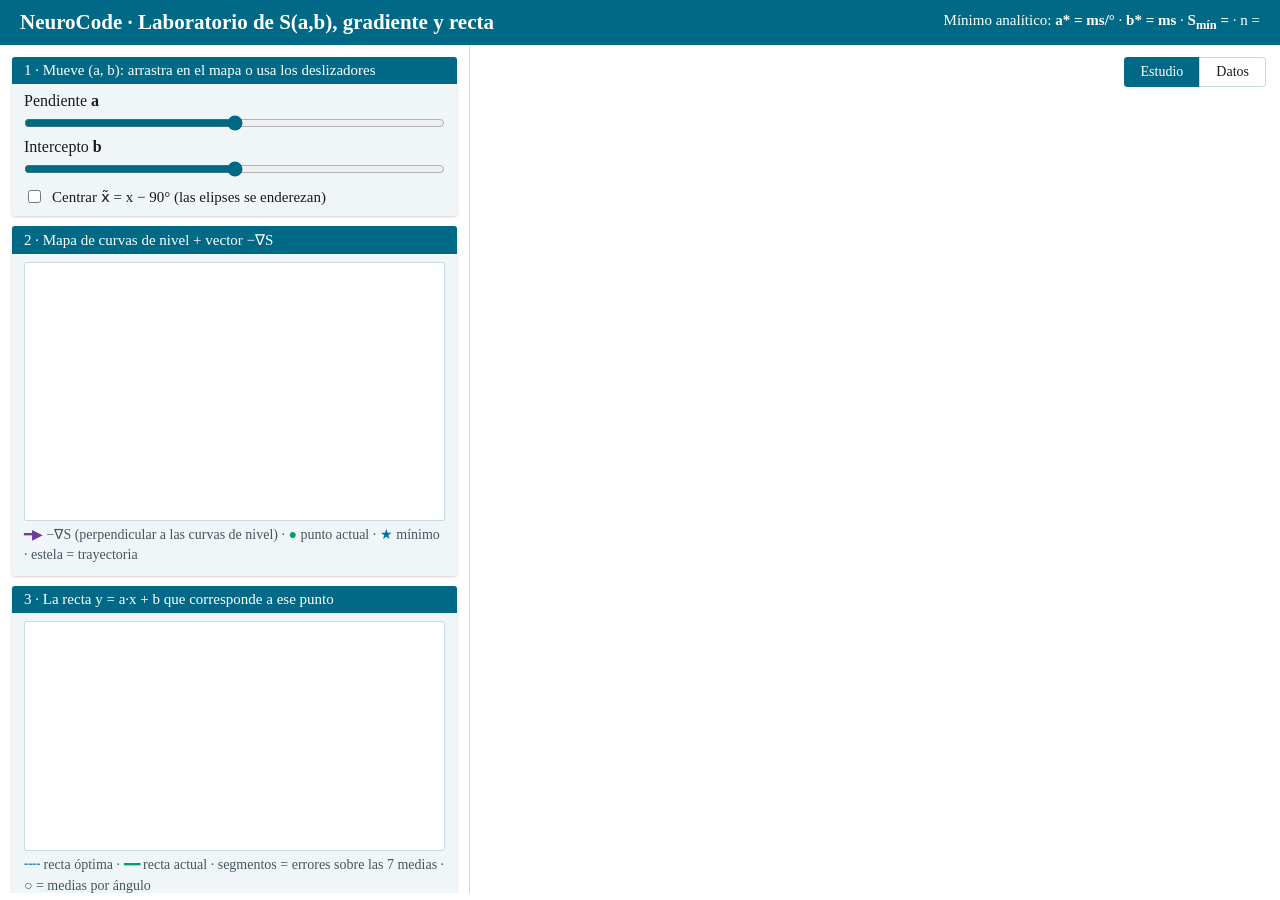
==== commit c382de07: "cambio colores html" ====
--- a/codigo/simulador_template.html
+++ b/codigo/simulador_template.html
@@ -9,7 +9,7 @@
   :root {
     --bg:#ffffff; --panel:#f0f6f7; --border:#c9dbe2; --ink:#1a1a1a; --muted:#46565e;
     --holo:#257aa2; --teal:#006a86; --min:#c0392b; --probe:#2e7d4f; --grad:#a16207; --grid:#dbe6ea;
-    --o-min:#006a86; --o-probe:#1a1a1a; --o-grad:#257aa2;   /* data overlays: cool on the warm ramp */
+    --o-min:#0072b2; --o-probe:#009e73; --o-grad:#6a3d9a;   /* data overlays: cool on the warm ramp */
     --serif:"CMU Serif",Georgia,serif; --mono:"CMU Typewriter",Consolas,monospace;
   }
   * { box-sizing:border-box; }
@@ -128,7 +128,7 @@
 </div>
 <script>
 window.NC = { views: [], state: null, active: 'studio' };
-const C = {ink:'#1a1a1a', muted:'#46565e', min:'#006a86', probe:'#1a1a1a', grad:'#257aa2', teal:'#006a86', grid:'#dbe6ea', halo:'#ffffff', point:'#1a1a1a'};
+const C = {ink:'#1a1a1a', muted:'#46565e', min:'#0072b2', probe:'#009e73', grad:'#6a3d9a', teal:'#006a86', grid:'#dbe6ea', halo:'#ffffff', point:'#009e73'};
 const M = __META__;
 const $ = id => document.getElementById(id);
 const slA = $('slA'), slB = $('slB'), chk = $('chkCenter');
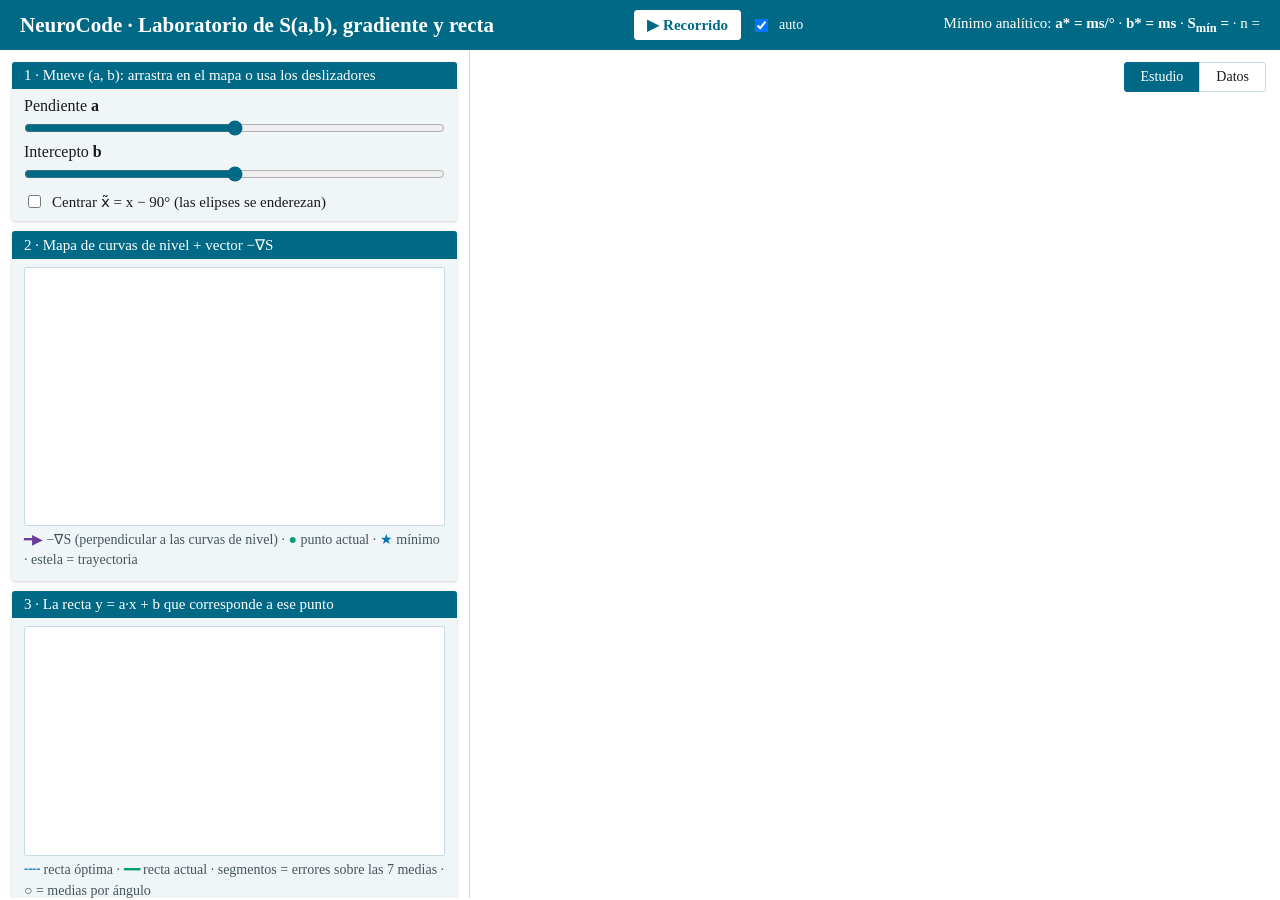
==== commit c827fc67: "Lab: test contract and template hooks for eta slider, convergence chart and guided tour Co-Authored-" ====
--- a/codigo/simulador_template.html
+++ b/codigo/simulador_template.html
@@ -55,11 +55,21 @@
   .seg button[aria-selected="true"] { background:var(--teal); color:#fff; border-color:var(--teal); }
   .seg button[hidden] { display:none; }
   @media (max-width:1000px) { .stage { height:62vh; min-height:420px; } }
+  header .tour { display:flex; align-items:center; gap:10px; }
+  header #btnTour { flex:none; background:#fff; color:var(--teal); border-color:#fff; padding:5px 12px; }
+  header label.chk { margin:0; color:#fff; font-size:14px; }
+  #etaTag { font-weight:700; min-height:20px; }
+  #etaTag.bad { color:var(--min); }
+  #etaTag.good { color:var(--probe); }
+  #tourCursor { position:fixed; left:0; top:0; z-index:50; width:26px; height:26px; pointer-events:none; transition:transform .55s cubic-bezier(.4,0,.2,1); will-change:transform; filter:drop-shadow(0 1px 2px rgba(0,0,0,.45)); }
+  #tourCaption { position:fixed; left:50%; bottom:18px; transform:translateX(-50%); z-index:49; max-width:min(560px,92vw); background:#1a1a1a; color:#fff; padding:8px 14px; border-radius:4px; font-size:15px; line-height:1.4; pointer-events:none; box-shadow:0 2px 10px rgba(0,0,0,.3); }
+  #tourCursor[hidden], #tourCaption[hidden] { display:none; }
 </style>
 </head>
 <body>
 <header>
   <h1>NeuroCode · Laboratorio de S(a,b), gradiente y recta</h1>
+  <div class="tour"><button id="btnTour" title="Recorrido guiado: cualquier clic te devuelve el control">▶ Recorrido</button><label class="chk"><input id="chkTourAuto" type="checkbox" checked> auto</label></div>
   <div class="sub">Mínimo analítico: <b>a* = <span id="hA"></span> ms/°</b> · <b>b* = <span id="hB"></span> ms</b> · <b>S<sub>mín</sub> = <span id="hS"></span></b> · n = <span id="hN"></span></div>
 </header>
 <div class="grid">
@@ -108,12 +118,17 @@
       </select>
       <div class="row" style="margin-top:6px"><span>Velocidad</span><span class="kpi" id="lblSpd"></span></div>
       <input id="slSpd" type="range" min="1" max="10" step="1" value="4">
+      <div class="row" style="margin-top:6px"><span>Paso η = k·η<sub>crit</sub></span><span class="kpi" id="lblEta"></span></div>
+      <input id="slEta" type="range" min="0.05" max="2.4" step="0.01" value="0.5">
+      <div id="etaTag" class="tip"></div>
       <div class="btns">
         <button class="go" id="btnAnim">▶ Animar descenso</button>
         <button class="opt" id="btnOpt">★ Ir al óptimo (∇S = 0)</button>
         <button id="btnReset">↺ Reiniciar</button>
       </div>
       <div id="msg"></div>
+      <canvas id="cvConv" width="440" height="170"></canvas>
+      <div class="legend">log₁₀ (S − S<sub>mín</sub>) / S<sub>mín</sub> contra el paso · <span style="color:var(--o-min)">╌╌</span> tolerancia de convergencia</div>
       <div class="tip">Pregunta para el aula: ¿por qué el gradiente puro zigzaguea? Porque λ₂/λ₁ ≈ 38 000: el valle es larguísimo y angosto. Al centrar x̃ = x − 90°, el término cruzado desaparece y los ejes quedan alineados.</div>
     </div>
   </div>
@@ -126,8 +141,11 @@
     <div id="viewData" hidden>__PLOT3D__</div>
   </div>
 </div>
+<div id="tourCursor" hidden><svg viewBox="0 0 26 26" width="26" height="26"><path d="M3 2 L3 20 L8 15.5 L11.5 23 L14.5 21.6 L11 14.2 L18 14 Z" fill="#fff" stroke="#1a1a1a" stroke-width="1.6" stroke-linejoin="round"/></svg></div>
+<div id="tourCaption" hidden></div>
+<!--__LAB__-->
 <script>
-window.NC = { views: [], state: null, active: 'studio' };
+window.NC = { views: [], state: null, active: 'studio', hist: [] };
 const C = {ink:'#1a1a1a', muted:'#46565e', min:'#0072b2', probe:'#009e73', grad:'#6a3d9a', teal:'#006a86', grid:'#dbe6ea', halo:'#ffffff', point:'#009e73'};
 const M = __META__;
 const $ = id => document.getElementById(id);
@@ -146,6 +164,10 @@
 const evalS = (a,b) => M.syy - 2*a*M.sxy - 2*b*M.sy + a*a*M.sxx + 2*a*b*M.sx + M.n*b*b;
 const evalG = (a,b) => [2*M.sxx*a + 2*M.sx*b - 2*M.sxy, 2*M.sx*a + 2*M.n*b - 2*M.sy];
 const centered = () => chk.checked;
+const clearHist = () => { NC.hist.length = 0; };
+const tolRel = (M.sxx*0.004**2 + 2*M.sx*0.004*0.8 + M.n*0.8**2) / M.smin;     // ΔS/Smin at the convergence tolerance
+const cvConv = $('cvConv');
+function drawConv() { if (window.NCconv) NCconv.draw(cvConv.getContext('2d'), cvConv.width, cvConv.height, NC.hist, {smin: M.smin, tolRel}); }
 const vOf = (a,b) => centered() ? b + a*M.xbar : b;       // eje vertical del mapa
 const bOf = (a,v) => centered() ? v - a*M.xbar : v;
 const vStar = () => vOf(M.astar, M.bstar);
@@ -289,22 +311,21 @@
   const ok = Math.hypot(ga, gb) < 5e3;
   $('lblGn').className = 'kpi' + (ok ? ' ok' : '');
   $('lblEig').textContent = centered() ? `${(2*sxxC).toExponential(2)} / ${(2*M.n).toExponential(2)}` : `${lam1.toExponential(2)} / ${lam2.toExponential(2)}`;
-  drawMap(); drawLine();
+  drawMap(); drawLine(); drawConv();
   const [a2, b2, z2] = gradEnd3D();
   NC.state = { a:cur.a, b:cur.b, S:s, centered:centered(), trail: trail.map(p => ({a:p.a, b:p.b})), grad:{a2, b2, S2:z2*1e8} };
   NC.views.forEach(v => v.update(NC.state));
 }
 function stopAnim() { if (animId) { cancelAnimationFrame(animId); animId = null; $('btnAnim').textContent = '▶ Animar descenso'; } }
-function reset() { stopAnim(); cur = {a: start.a, b: start.b}; trail = [{a: cur.a, b: cur.b}]; steps = 0; $('msg').textContent = ''; setSliders(); update(false); }
-
-slA.addEventListener('input', () => { stopAnim(); cur.a = parseFloat(slA.value); update(true); });
-slB.addEventListener('input', () => { stopAnim(); cur.b = bOf(cur.a, parseFloat(slB.value)); update(true); });
-chk.addEventListener('change', () => { stopAnim(); bg = null; setSliders(); update(false); });
-$('selMethod').addEventListener('change', () => { $('msg').textContent = ''; });
+function reset() { stopAnim(); clearHist(); cur = {a: start.a, b: start.b}; trail = [{a: cur.a, b: cur.b}]; steps = 0; $('msg').textContent = ''; setSliders(); update(false); }
+
+slA.addEventListener('input', () => { stopAnim(); clearHist(); cur.a = parseFloat(slA.value); update(true); });
+slB.addEventListener('input', () => { stopAnim(); clearHist(); cur.b = bOf(cur.a, parseFloat(slB.value)); update(true); });
+chk.addEventListener('change', () => { stopAnim(); clearHist(); bg = null; setSliders(); update(false); });
 $('slSpd').addEventListener('input', () => { $('lblSpd').textContent = '×' + $('slSpd').value; });
 $('lblSpd').textContent = '×' + $('slSpd').value;
 $('btnReset').onclick = reset;
-$('btnOpt').onclick = () => { stopAnim(); cur = {a: M.astar, b: M.bstar}; trail.push({a: cur.a, b: cur.b}); setSliders(); update(false); $('msg').textContent = '∇S = 0 → mínimo global (H definida positiva)'; };
+$('btnOpt').onclick = () => { stopAnim(); clearHist(); cur = {a: M.astar, b: M.bstar}; trail.push({a: cur.a, b: cur.b}); setSliders(); update(false); $('msg').textContent = '∇S = 0 → mínimo global (H definida positiva)'; };
 
 // arrastrar sobre el mapa
 let drag = false;
@@ -313,10 +334,12 @@
   const a = M.astar - RA + px / pxA, v = vStar() + RB - py / pxB;
   cur = {a, b: bOf(a, v)}; update(true);
 }
-cvMap.addEventListener('pointerdown', e => { stopAnim(); drag = true; trail = []; cvMap.setPointerCapture(e.pointerId); pick(e); });
+cvMap.addEventListener('pointerdown', e => { stopAnim(); clearHist(); drag = true; trail = []; cvMap.setPointerCapture(e.pointerId); pick(e); });
 cvMap.addEventListener('pointermove', e => { if (drag) pick(e); });
 cvMap.addEventListener('pointerup', () => { drag = false; });
 
+/*__ANIM_BEGIN__*/
+$('selMethod').addEventListener('change', () => { $('msg').textContent = ''; });
 $('btnAnim').onclick = () => {
   if (animId) { stopAnim(); return; }
   if (Math.hypot(cur.a - M.astar, (cur.b - M.bstar)/150) < 0.05) { cur = {a: start.a, b: start.b}; trail = [{a: cur.a, b: cur.b}]; steps = 0; }
@@ -344,6 +367,7 @@
   }
   animId = requestAnimationFrame(frame);
 };
+/*__ANIM_END__*/
 
 $('hA').textContent = M.astar.toFixed(4); $('hB').textContent = M.bstar.toFixed(2);
 $('hS').textContent = M.smin.toExponential(4).replace('e+', ' ×10^').replace(/\^(\d+)/, '^$1'); $('hN').textContent = M.n;
@@ -380,6 +404,67 @@
   Promise.all([document.fonts.load('16px "CMU Serif"'), document.fonts.load('bold 14px "CMU Typewriter"')])
     .then(() => update(false)).catch(() => {});
 });
+
+/* ---------- hooks for the lab modules (codigo/lab/*.js) ---------- */
+NC.api = {
+  reset,
+  stopAnim,
+  update,
+  isAnimating: () => !!animId,
+  setPoint(a, b) { stopAnim(); clearHist(); cur = {a, b}; update(true); },     // same as dragging on the map
+};
+
+/* ---------- guided tour: the script and the timers live in lab/tour.js, this is only the DOM glue ---------- */
+(function tourGlue() {
+  const cursor = $('tourCursor'), caption = $('tourCaption'), btn = $('btnTour'), auto = $('chkTourAuto');
+  if (!window.NCtour) { btn.parentElement.hidden = true; return; }
+  if (new URLSearchParams(location.search).get('tour') === 'off') { auto.checked = false; auto.disabled = true; }
+  else { try { const v = localStorage.getItem('nc.tourAuto'); if (v !== null) auto.checked = v === '1'; } catch (e) {} }
+
+  let token = null, skipClick = false;
+  const host = {
+    rectOf(id) { const el = $(id); if (!el) return null; const r = el.getBoundingClientRect(); return {x: r.left, y: r.top, w: r.width, h: r.height}; },
+    mapXY(a, b) { const r = cvMap.getBoundingClientRect(); return {x: r.left + sx_(a) * r.width / MW, y: r.top + sy_(vOf(a, b)) * r.height / MH}; },
+    moveCursor(x, y) { cursor.hidden = false; cursor.style.transform = `translate(${x - 3}px, ${y - 2}px)`; },
+    setCaption(text) { caption.textContent = text; caption.hidden = !text; },
+    click(id) { $(id).click(); },
+    setValue(id, v) { const el = $(id); el.value = v; el.dispatchEvent(new Event(el.tagName === 'SELECT' ? 'change' : 'input', {bubbles: true})); },
+    setChecked(id, v) { const el = $(id); if (el.checked !== v) el.click(); },
+    isAnimating: () => !!animId,
+    sleep: ms => new Promise(r => setTimeout(r, ms)),
+    api: NC.api,
+  };
+  const idle = NCtour.createIdle({ onIdle: () => { if (auto.checked && !token) startTour(); }, setTimeout: (f, ms) => window.setTimeout(f, ms), clearTimeout: h => window.clearTimeout(h) });
+  const armIdle = () => { if (auto.checked) idle.poke(); else idle.stop(); };
+
+  function stopTour() {
+    if (!token) return;
+    token.cancel(); token = null;
+    cursor.hidden = true; host.setCaption('');
+    btn.textContent = '▶ Recorrido';
+  }
+  async function startTour() {
+    if (token) return;
+    idle.stop();
+    const my = token = NCtour.createToken();
+    btn.textContent = '■ Detener';
+    const r = host.rectOf('btnTour');                          // the cursor appears on its own button, not flying in from the corner
+    cursor.style.transition = 'none'; host.moveCursor(r.x + r.w / 2, r.y + r.h / 2); void cursor.offsetWidth; cursor.style.transition = '';
+    while (!my.cancelled) {
+      NC.api.reset();
+      if (await NCtour.runTour(host, my) !== 'done') break;
+      await host.sleep(1500);
+    }
+    if (token === my) { stopTour(); armIdle(); }
+  }
+  NCtour.attach(document, e => {                               // trusted pointer/wheel/key input only
+    skipClick = !!token && btn.contains(e.target);             // the click that stops the tour must not restart it
+    stopTour(); armIdle();
+  });
+  btn.addEventListener('click', () => { if (skipClick) { skipClick = false; return; } token ? stopTour() : startTour(); });
+  auto.addEventListener('change', () => { try { localStorage.setItem('nc.tourAuto', auto.checked ? '1' : '0'); } catch (e) {} armIdle(); });
+  window.addEventListener('load', armIdle);
+})();
 </script>
 <!--__STUDIO__-->
 </body>
